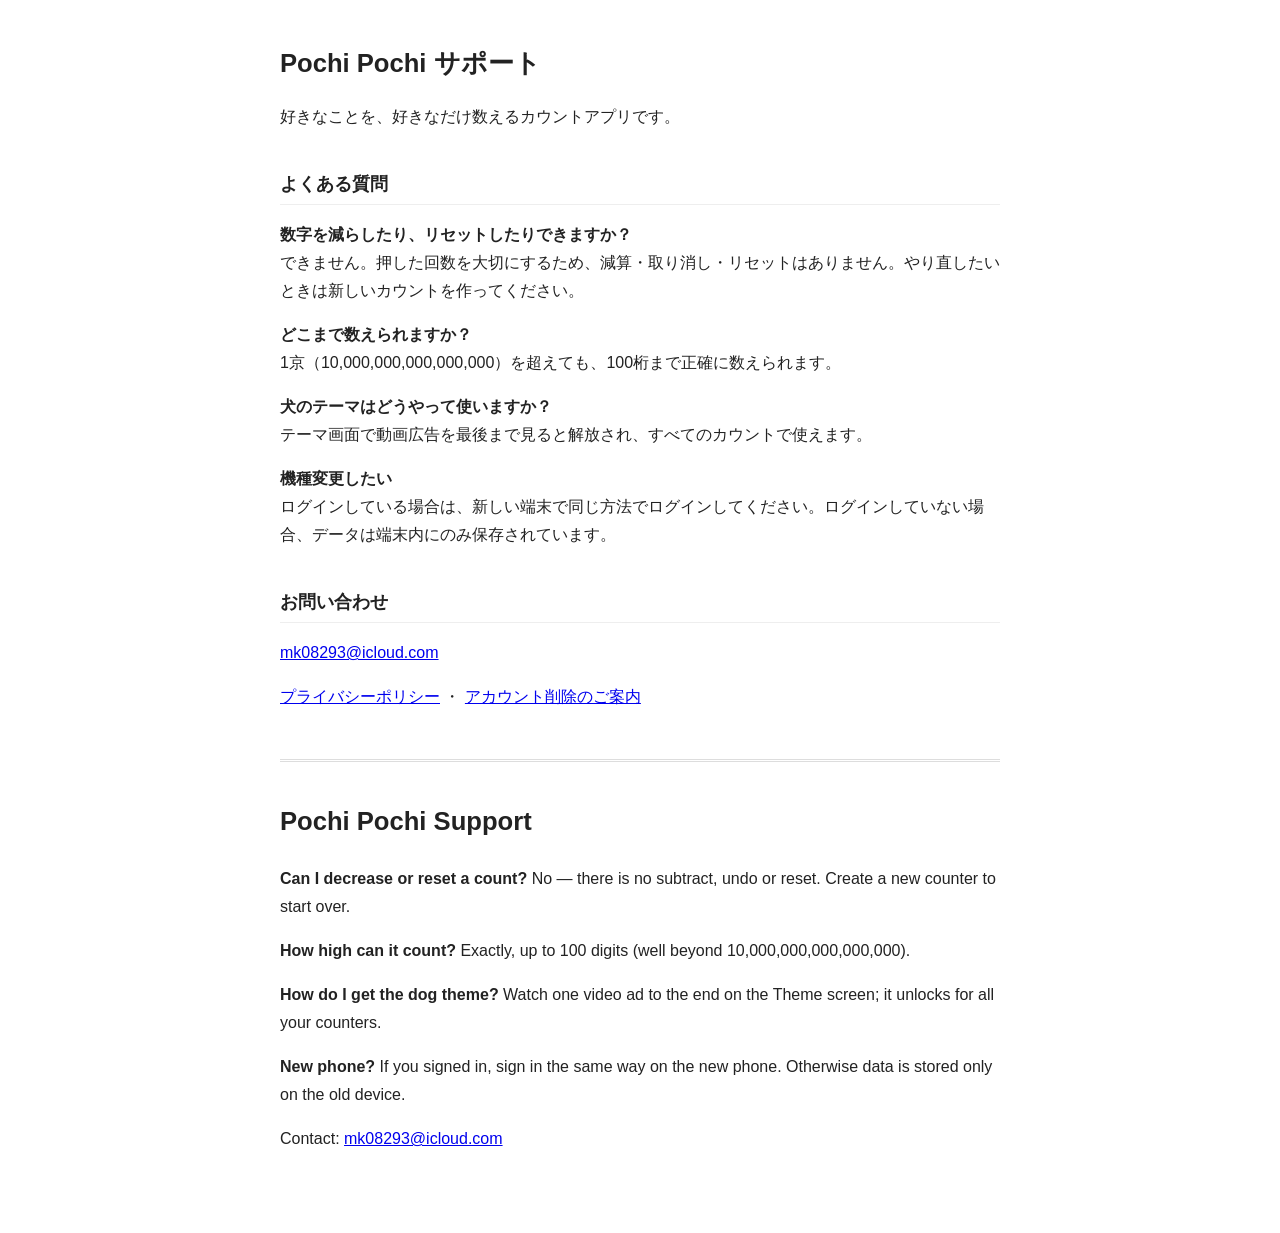
==== support.html @ 7f93a682 "Pochi Pochi の公開ページ" ====
<!doctype html>
<html lang="ja"><head><meta charset="utf-8"><meta name="viewport" content="width=device-width,initial-scale=1">
<title>Pochi Pochi サポート / Support</title><link rel="stylesheet" href="style.css"></head>
<body>
<h1>Pochi Pochi サポート</h1>
<p>好きなことを、好きなだけ数えるカウントアプリです。</p>
<h2>よくある質問</h2>
<p><b>数字を減らしたり、リセットしたりできますか？</b><br>できません。押した回数を大切にするため、減算・取り消し・リセットはありません。やり直したいときは新しいカウントを作ってください。</p>
<p><b>どこまで数えられますか？</b><br>1京（10,000,000,000,000,000）を超えても、100桁まで正確に数えられます。</p>
<p><b>犬のテーマはどうやって使いますか？</b><br>テーマ画面で動画広告を最後まで見ると解放され、すべてのカウントで使えます。</p>
<p><b>機種変更したい</b><br>ログインしている場合は、新しい端末で同じ方法でログインしてください。ログインしていない場合、データは端末内にのみ保存されています。</p>
<h2>お問い合わせ</h2>
<p><a href="mailto:mk08293@icloud.com">mk08293@icloud.com</a></p>
<p><a href="privacy.html">プライバシーポリシー</a> ・ <a href="delete-account.html">アカウント削除のご案内</a></p>

<section class="lang" lang="en">
<h1>Pochi Pochi Support</h1>
<p><b>Can I decrease or reset a count?</b> No — there is no subtract, undo or reset. Create a new counter to start over.</p>
<p><b>How high can it count?</b> Exactly, up to 100 digits (well beyond 10,000,000,000,000,000).</p>
<p><b>How do I get the dog theme?</b> Watch one video ad to the end on the Theme screen; it unlocks for all your counters.</p>
<p><b>New phone?</b> If you signed in, sign in the same way on the new phone. Otherwise data is stored only on the old device.</p>
<p>Contact: <a href="mailto:mk08293@icloud.com">mk08293@icloud.com</a></p>
</section>
</body></html>
---- style.css ----
body{font-family:-apple-system,BlinkMacSystemFont,"Hiragino Sans","Noto Sans JP",sans-serif;max-width:720px;margin:0 auto;padding:24px 16px 64px;line-height:1.75;color:#222}
h1{font-size:1.6rem}h2{font-size:1.15rem;margin-top:2em;border-bottom:1px solid #eee;padding-bottom:4px}
.draft{background:#fff3cd;border:1px solid #e0c36b;padding:8px 12px;border-radius:6px}
nav a{margin-right:12px}table{border-collapse:collapse;width:100%}td,th{border:1px solid #ddd;padding:6px 8px;text-align:left;vertical-align:top}
.lang{margin-top:3em;padding-top:1em;border-top:3px double #ddd}
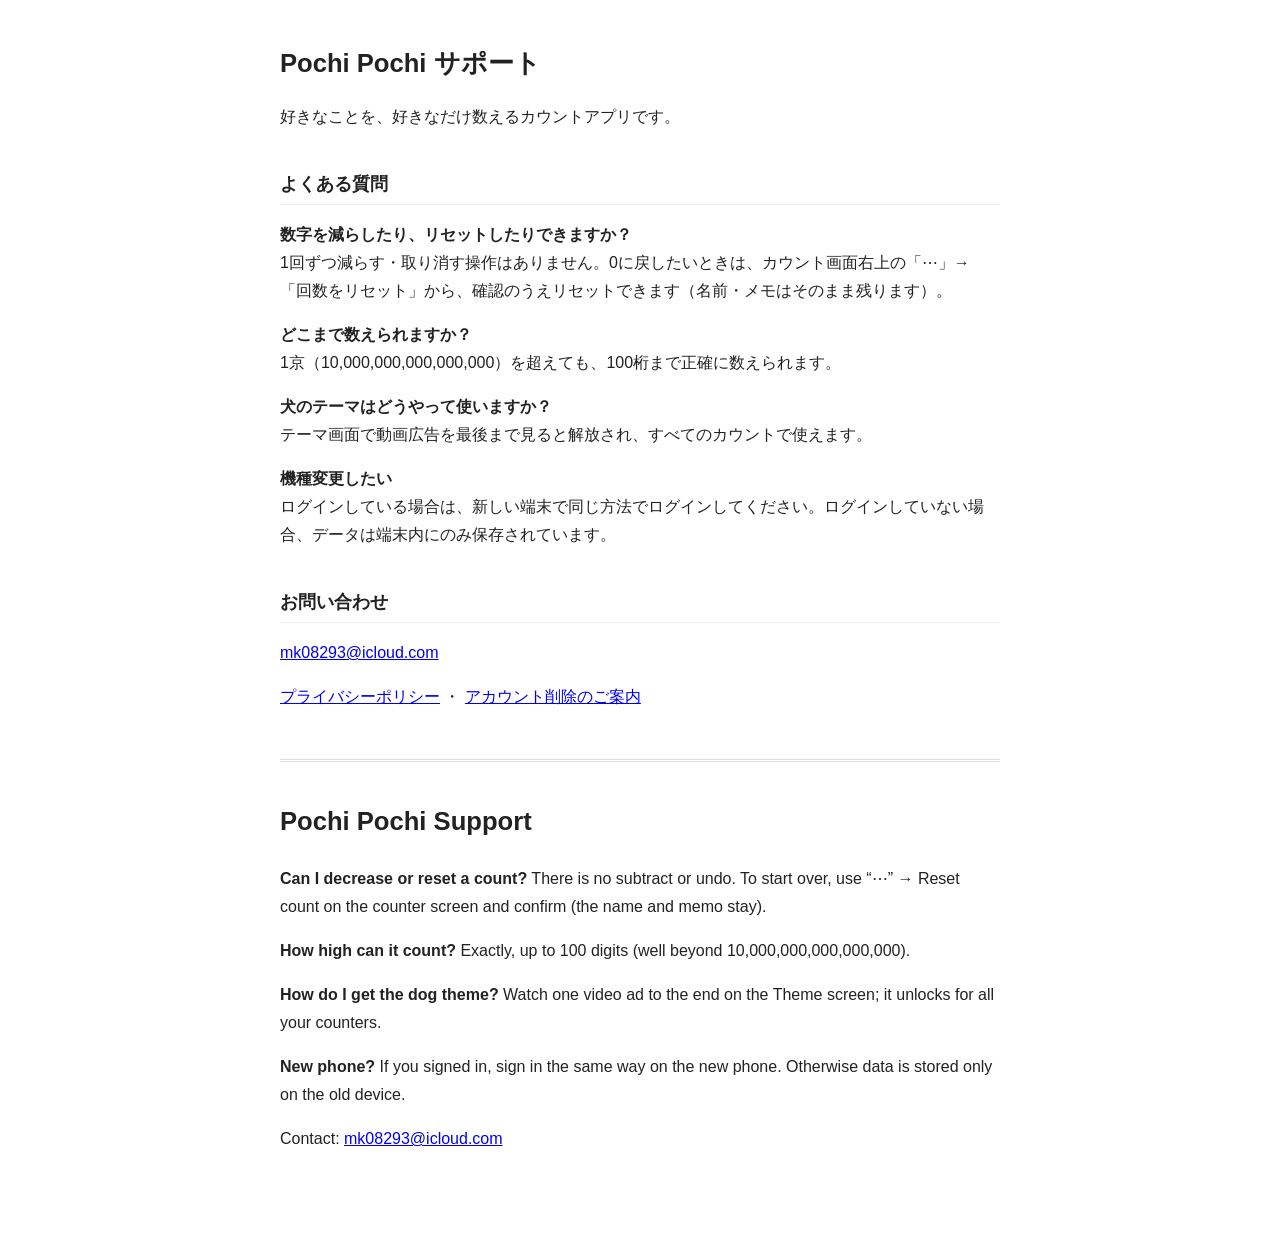
==== commit 88e2e8af: "サポート：リセット機能の案内を追加" ====
--- a/support.html
+++ b/support.html
@@ -5,7 +5,7 @@
 <h1>Pochi Pochi サポート</h1>
 <p>好きなことを、好きなだけ数えるカウントアプリです。</p>
 <h2>よくある質問</h2>
-<p><b>数字を減らしたり、リセットしたりできますか？</b><br>できません。押した回数を大切にするため、減算・取り消し・リセットはありません。やり直したいときは新しいカウントを作ってください。</p>
+<p><b>数字を減らしたり、リセットしたりできますか？</b><br>1回ずつ減らす・取り消す操作はありません。0に戻したいときは、カウント画面右上の「⋯」→「回数をリセット」から、確認のうえリセットできます（名前・メモはそのまま残ります）。</p>
 <p><b>どこまで数えられますか？</b><br>1京（10,000,000,000,000,000）を超えても、100桁まで正確に数えられます。</p>
 <p><b>犬のテーマはどうやって使いますか？</b><br>テーマ画面で動画広告を最後まで見ると解放され、すべてのカウントで使えます。</p>
 <p><b>機種変更したい</b><br>ログインしている場合は、新しい端末で同じ方法でログインしてください。ログインしていない場合、データは端末内にのみ保存されています。</p>
@@ -15,7 +15,7 @@
 
 <section class="lang" lang="en">
 <h1>Pochi Pochi Support</h1>
-<p><b>Can I decrease or reset a count?</b> No — there is no subtract, undo or reset. Create a new counter to start over.</p>
+<p><b>Can I decrease or reset a count?</b> There is no subtract or undo. To start over, use “⋯” → Reset count on the counter screen and confirm (the name and memo stay).</p>
 <p><b>How high can it count?</b> Exactly, up to 100 digits (well beyond 10,000,000,000,000,000).</p>
 <p><b>How do I get the dog theme?</b> Watch one video ad to the end on the Theme screen; it unlocks for all your counters.</p>
 <p><b>New phone?</b> If you signed in, sign in the same way on the new phone. Otherwise data is stored only on the old device.</p>
